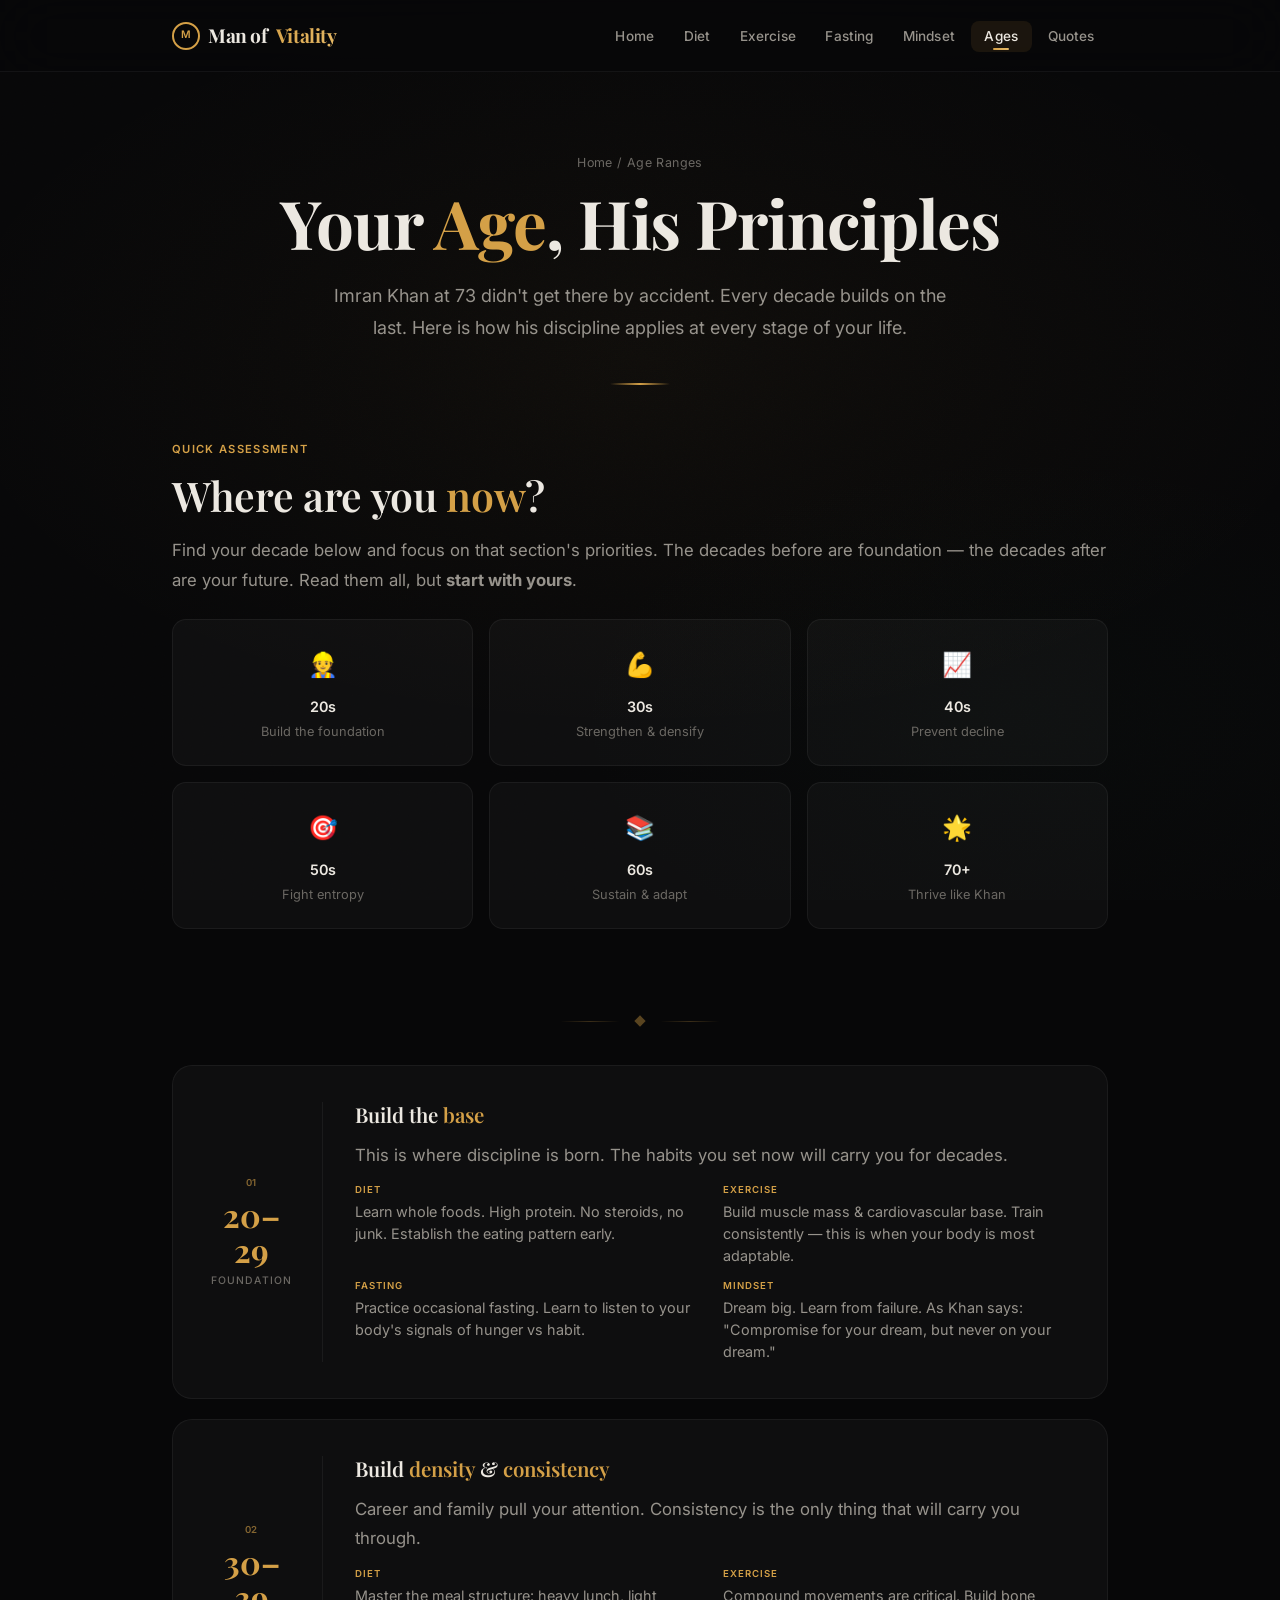
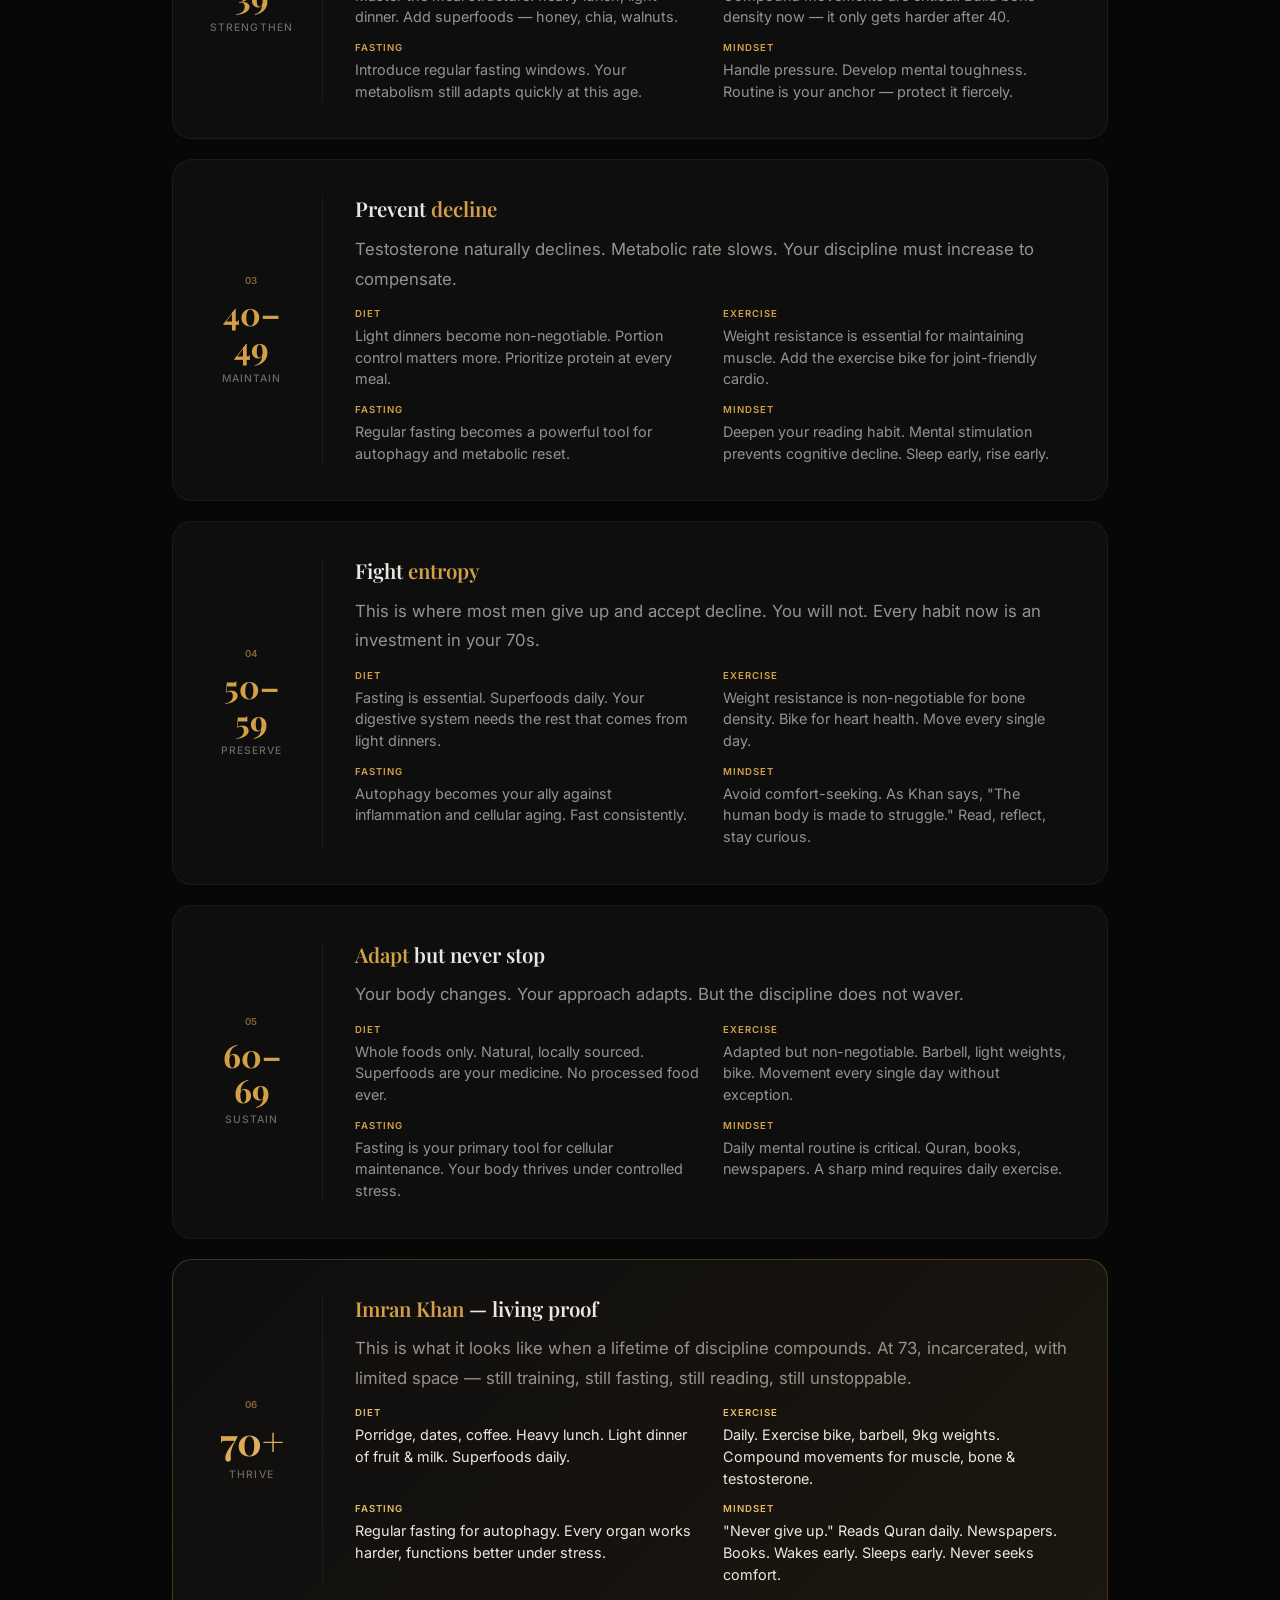
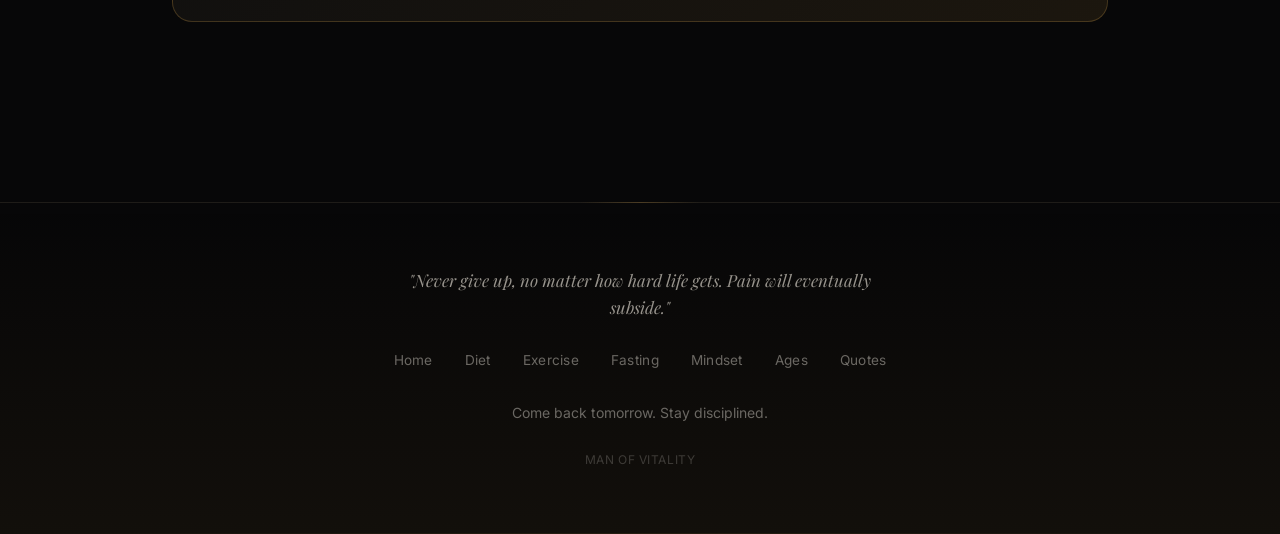
==== age-ranges.html @ 4207f49b "Add files via upload" ====
<!DOCTYPE html>
<html lang="en">
<head>
  <meta charset="UTF-8">
  <meta name="viewport" content="width=device-width, initial-scale=1.0">
  <title>Age Ranges — Man of Vitality</title>
  <meta name="description" content="How to apply Imran Khan's principles at every age — from your 20s to your 70s and beyond.">
  <link rel="preconnect" href="https://fonts.googleapis.com">
  <link rel="preconnect" href="https://fonts.gstatic.com" crossorigin>
  <link href="https://fonts.googleapis.com/css2?family=Inter:wght@400;500;600&family=Playfair+Display:ital,wght@0,600;0,700;1,600&display=swap" rel="stylesheet">
  <link rel="stylesheet" href="styles.css">
</head>
<body>

  <header class="header">
    <nav class="nav">
      <a href="index.html" class="nav-logo">
        <span class="logo-mark">M</span>
        Man of <span class="accent">Vitality</span>
      </a>
      <input type="checkbox" id="nav-toggle" class="nav-toggle">
      <label for="nav-toggle" class="nav-toggle-label" aria-label="Toggle navigation">
        <span></span>
      </label>
      <div class="nav-overlay"></div>
      <ul class="nav-links">
        <li><a href="index.html">Home</a></li>
        <li><a href="diet.html">Diet</a></li>
        <li><a href="exercise.html">Exercise</a></li>
        <li><a href="fasting.html">Fasting</a></li>
        <li><a href="mindset.html">Mindset</a></li>
        <li><a href="age-ranges.html" class="active">Ages</a></li>
        <li><a href="quotes.html">Quotes</a></li>
      </ul>
    </nav>
  </header>

  <section class="page-header">
    <div class="container">
      <p class="breadcrumb"><a href="index.html">Home</a> / Age Ranges</p>
      <h1>Your <span class="accent">Age</span>, His Principles</h1>
      <p class="lead">Imran Khan at 73 didn't get there by accident. Every decade builds on the last. Here is how his discipline applies at every stage of your life.</p>
    </div>
  </section>

  <section class="section pt-0">
    <div class="container">

      <div class="content-section reveal">
        <span class="section-label">Quick Assessment</span>
        <h2>Where are you <span class="accent">now</span>?</h2>
        <p class="mt-1">Find your decade below and focus on that section's priorities. The decades before are foundation — the decades after are your future. Read them all, but <strong>start with yours</strong>.</p>

        <div class="assessment-grid">
          <a href="#age-20s" class="assess-item" style="text-decoration:none;color:inherit;">
            <div class="assess-icon">&#128119;</div>
            <h4>20s</h4>
            <p>Build the foundation</p>
          </a>
          <a href="#age-30s" class="assess-item" style="text-decoration:none;color:inherit;">
            <div class="assess-icon">&#128170;</div>
            <h4>30s</h4>
            <p>Strengthen &amp; densify</p>
          </a>
          <a href="#age-40s" class="assess-item" style="text-decoration:none;color:inherit;">
            <div class="assess-icon">&#128200;</div>
            <h4>40s</h4>
            <p>Prevent decline</p>
          </a>
          <a href="#age-50s" class="assess-item" style="text-decoration:none;color:inherit;">
            <div class="assess-icon">&#127919;</div>
            <h4>50s</h4>
            <p>Fight entropy</p>
          </a>
          <a href="#age-60s" class="assess-item" style="text-decoration:none;color:inherit;">
            <div class="assess-icon">&#128218;</div>
            <h4>60s</h4>
            <p>Sustain &amp; adapt</p>
          </a>
          <a href="#age-70s" class="assess-item" style="text-decoration:none;color:inherit;">
            <div class="assess-icon">&#127775;</div>
            <h4>70+</h4>
            <p>Thrive like Khan</p>
          </a>
        </div>
      </div>

      <div class="ornament">
        <span class="ornament-line"></span>
        <span class="ornament-diamond"></span>
        <span class="ornament-line"></span>
      </div>

      <div class="age-card reveal" id="age-20s">
        <div class="age-range">
          <div class="age-num">01</div>
          <div class="age">20&ndash;29</div>
          <div class="age-label">Foundation</div>
        </div>
        <div class="age-content">
          <h3>Build the <span class="accent">base</span></h3>
          <p>This is where discipline is born. The habits you set now will carry you for decades.</p>
          <div class="age-details">
            <div class="detail">
              <span class="detail-label">Diet</span>
              <span class="detail-value">Learn whole foods. High protein. No steroids, no junk. Establish the eating pattern early.</span>
            </div>
            <div class="detail">
              <span class="detail-label">Exercise</span>
              <span class="detail-value">Build muscle mass &amp; cardiovascular base. Train consistently &mdash; this is when your body is most adaptable.</span>
            </div>
            <div class="detail">
              <span class="detail-label">Fasting</span>
              <span class="detail-value">Practice occasional fasting. Learn to listen to your body's signals of hunger vs habit.</span>
            </div>
            <div class="detail">
              <span class="detail-label">Mindset</span>
              <span class="detail-value">Dream big. Learn from failure. As Khan says: "Compromise for your dream, but never on your dream."</span>
            </div>
          </div>
        </div>
      </div>

      <div class="age-card reveal" id="age-30s">
        <div class="age-range">
          <div class="age-num">02</div>
          <div class="age">30&ndash;39</div>
          <div class="age-label">Strengthen</div>
        </div>
        <div class="age-content">
          <h3>Build <span class="accent">density</span> &amp; <span class="accent">consistency</span></h3>
          <p>Career and family pull your attention. Consistency is the only thing that will carry you through.</p>
          <div class="age-details">
            <div class="detail">
              <span class="detail-label">Diet</span>
              <span class="detail-value">Master the meal structure: heavy lunch, light dinner. Add superfoods &mdash; honey, chia, walnuts.</span>
            </div>
            <div class="detail">
              <span class="detail-label">Exercise</span>
              <span class="detail-value">Compound movements are critical. Build bone density now &mdash; it only gets harder after 40.</span>
            </div>
            <div class="detail">
              <span class="detail-label">Fasting</span>
              <span class="detail-value">Introduce regular fasting windows. Your metabolism still adapts quickly at this age.</span>
            </div>
            <div class="detail">
              <span class="detail-label">Mindset</span>
              <span class="detail-value">Handle pressure. Develop mental toughness. Routine is your anchor &mdash; protect it fiercely.</span>
            </div>
          </div>
        </div>
      </div>

      <div class="age-card reveal" id="age-40s">
        <div class="age-range">
          <div class="age-num">03</div>
          <div class="age">40&ndash;49</div>
          <div class="age-label">Maintain</div>
        </div>
        <div class="age-content">
          <h3>Prevent <span class="accent">decline</span></h3>
          <p>Testosterone naturally declines. Metabolic rate slows. Your discipline must increase to compensate.</p>
          <div class="age-details">
            <div class="detail">
              <span class="detail-label">Diet</span>
              <span class="detail-value">Light dinners become non-negotiable. Portion control matters more. Prioritize protein at every meal.</span>
            </div>
            <div class="detail">
              <span class="detail-label">Exercise</span>
              <span class="detail-value">Weight resistance is essential for maintaining muscle. Add the exercise bike for joint-friendly cardio.</span>
            </div>
            <div class="detail">
              <span class="detail-label">Fasting</span>
              <span class="detail-value">Regular fasting becomes a powerful tool for autophagy and metabolic reset.</span>
            </div>
            <div class="detail">
              <span class="detail-label">Mindset</span>
              <span class="detail-value">Deepen your reading habit. Mental stimulation prevents cognitive decline. Sleep early, rise early.</span>
            </div>
          </div>
        </div>
      </div>

      <div class="age-card reveal" id="age-50s">
        <div class="age-range">
          <div class="age-num">04</div>
          <div class="age">50&ndash;59</div>
          <div class="age-label">Preserve</div>
        </div>
        <div class="age-content">
          <h3>Fight <span class="accent">entropy</span></h3>
          <p>This is where most men give up and accept decline. You will not. Every habit now is an investment in your 70s.</p>
          <div class="age-details">
            <div class="detail">
              <span class="detail-label">Diet</span>
              <span class="detail-value">Fasting is essential. Superfoods daily. Your digestive system needs the rest that comes from light dinners.</span>
            </div>
            <div class="detail">
              <span class="detail-label">Exercise</span>
              <span class="detail-value">Weight resistance is non-negotiable for bone density. Bike for heart health. Move every single day.</span>
            </div>
            <div class="detail">
              <span class="detail-label">Fasting</span>
              <span class="detail-value">Autophagy becomes your ally against inflammation and cellular aging. Fast consistently.</span>
            </div>
            <div class="detail">
              <span class="detail-label">Mindset</span>
              <span class="detail-value">Avoid comfort-seeking. As Khan says, "The human body is made to struggle." Read, reflect, stay curious.</span>
            </div>
          </div>
        </div>
      </div>

      <div class="age-card reveal" id="age-60s">
        <div class="age-range">
          <div class="age-num">05</div>
          <div class="age">60&ndash;69</div>
          <div class="age-label">Sustain</div>
        </div>
        <div class="age-content">
          <h3><span class="accent">Adapt</span> but never stop</h3>
          <p>Your body changes. Your approach adapts. But the discipline does not waver.</p>
          <div class="age-details">
            <div class="detail">
              <span class="detail-label">Diet</span>
              <span class="detail-value">Whole foods only. Natural, locally sourced. Superfoods are your medicine. No processed food ever.</span>
            </div>
            <div class="detail">
              <span class="detail-label">Exercise</span>
              <span class="detail-value">Adapted but non-negotiable. Barbell, light weights, bike. Movement every single day without exception.</span>
            </div>
            <div class="detail">
              <span class="detail-label">Fasting</span>
              <span class="detail-value">Fasting is your primary tool for cellular maintenance. Your body thrives under controlled stress.</span>
            </div>
            <div class="detail">
              <span class="detail-label">Mindset</span>
              <span class="detail-value">Daily mental routine is critical. Quran, books, newspapers. A sharp mind requires daily exercise.</span>
            </div>
          </div>
        </div>
      </div>

      <div class="age-card reveal" id="age-70s">
        <div class="age-range">
          <div class="age-num">06</div>
          <div class="age">70+</div>
          <div class="age-label">Thrive</div>
        </div>
        <div class="age-content">
          <h3><span class="accent">Imran Khan</span> — living proof</h3>
          <p>This is what it looks like when a lifetime of discipline compounds. At 73, incarcerated, with limited space &mdash; still training, still fasting, still reading, still unstoppable.</p>
          <div class="age-details">
            <div class="detail">
              <span class="detail-label">Diet</span>
              <span class="detail-value">Porridge, dates, coffee. Heavy lunch. Light dinner of fruit &amp; milk. Superfoods daily.</span>
            </div>
            <div class="detail">
              <span class="detail-label">Exercise</span>
              <span class="detail-value">Daily. Exercise bike, barbell, 9kg weights. Compound movements for muscle, bone &amp; testosterone.</span>
            </div>
            <div class="detail">
              <span class="detail-label">Fasting</span>
              <span class="detail-value">Regular fasting for autophagy. Every organ works harder, functions better under stress.</span>
            </div>
            <div class="detail">
              <span class="detail-label">Mindset</span>
              <span class="detail-value">"Never give up." Reads Quran daily. Newspapers. Books. Wakes early. Sleeps early. Never seeks comfort.</span>
            </div>
          </div>
        </div>
      </div>

    </div>
  </section>

  <footer class="footer">
    <div class="container">
      <p class="footer-quote">"Never give up, no matter how hard life gets. Pain will eventually subside."</p>
      <div class="footer-nav">
        <a href="index.html">Home</a>
        <a href="diet.html">Diet</a>
        <a href="exercise.html">Exercise</a>
        <a href="fasting.html">Fasting</a>
        <a href="mindset.html">Mindset</a>
        <a href="age-ranges.html">Ages</a>
        <a href="quotes.html">Quotes</a>
      </div>
      <p>Come back tomorrow. Stay disciplined.</p>
      <p class="footer-motto">Man of Vitality</p>
    </div>
  </footer>

  <script>
    const observer = new IntersectionObserver((entries) => {
      entries.forEach(entry => {
        if (entry.isIntersecting) {
          entry.target.classList.add('visible');
        }
      });
    }, { threshold: 0.1 });

    document.querySelectorAll('.reveal, .reveal-left, .reveal-right').forEach(el => observer.observe(el));
  </script>
</body>
</html>
---- styles.css ----
*,
*::before,
*::after {
  box-sizing: border-box;
  margin: 0;
  padding: 0;
}

:root {
  --bg: #070708;
  --bg-alt: #0b0b0d;
  --bg-alt-2: #0e0e12;
  --surface: rgba(255, 255, 255, 0.03);
  --surface-hover: rgba(255, 255, 255, 0.06);
  --surface-active: rgba(255, 255, 255, 0.09);
  --text: #ece8e1;
  --text-secondary: #97938c;
  --text-muted: #6b6863;
  --accent: #d4a047;
  --accent-light: #e8bc6a;
  --accent-grad-1: #d4a047;
  --accent-grad-2: #e8bc6a;
  --accent-dim: rgba(212, 160, 71, 0.1);
  --accent-dim-2: rgba(212, 160, 71, 0.06);
  --accent-glow: rgba(212, 160, 71, 0.07);
  --accent-line: rgba(212, 160, 71, 0.25);
  --green: #2d6a4f;
  --green-dim: rgba(45, 106, 79, 0.12);
  --green-line: rgba(45, 106, 79, 0.2);
  --red: #b04242;
  --red-dim: rgba(176, 66, 66, 0.12);
  --border: rgba(255, 255, 255, 0.05);
  --border-hover: rgba(255, 255, 255, 0.09);
  --radius-sm: 8px;
  --radius: 14px;
  --radius-lg: 20px;
  --shadow-sm: 0 1px 3px rgba(0, 0, 0, 0.3);
  --shadow: 0 4px 24px rgba(0, 0, 0, 0.4);
  --shadow-lg: 0 12px 48px rgba(0, 0, 0, 0.6);
  --font-heading: 'Playfair Display', Georgia, 'Times New Roman', serif;
  --font-body: 'Inter', -apple-system, BlinkMacSystemFont, 'Segoe UI', Roboto, sans-serif;
  --max-width: 1000px;
  --nav-height: 72px;
}

html {
  scroll-behavior: smooth;
  -webkit-text-size-adjust: 100%;
}

body {
  font-family: var(--font-body);
  background: var(--bg);
  color: var(--text);
  line-height: 1.75;
  -webkit-font-smoothing: antialiased;
  -moz-osx-font-smoothing: grayscale;
  min-height: 100vh;
  position: relative;
}

body::before {
  content: '';
  position: fixed;
  inset: 0;
  z-index: -2;
  background:
    radial-gradient(ellipse 80% 60% at 50% 40%, rgba(212, 160, 71, 0.04) 0%, transparent 70%),
    radial-gradient(ellipse 60% 50% at 80% 80%, rgba(45, 106, 79, 0.03) 0%, transparent 60%),
    var(--bg);
  pointer-events: none;
}

body::after {
  content: '';
  position: fixed;
  inset: 0;
  z-index: -1;
  opacity: 0.3;
  background-image: url("data:image/svg+xml,%3Csvg viewBox='0 0 256 256' xmlns='http://www.w3.org/2000/svg'%3E%3Cfilter id='n'%3E%3CfeTurbulence type='fractalNoise' baseFrequency='0.9' numOctaves='4' stitchTiles='stitch'/%3E%3C/filter%3E%3Crect width='100%25' height='100%25' filter='url(%23n)'/%3E%3C/svg%3E");
  background-repeat: repeat;
  background-size: 256px 256px;
  pointer-events: none;
  mix-blend-mode: overlay;
}

::selection {
  background: var(--accent);
  color: #070708;
}

.container {
  max-width: var(--max-width);
  margin: 0 auto;
  padding: 0 2rem;
}

/* ============================================
   TYPOGRAPHY
   ============================================ */
h1 {
  font-family: var(--font-heading);
  font-size: clamp(2.6rem, 5.5vw, 4.2rem);
  font-weight: 700;
  line-height: 1.1;
  letter-spacing: -0.015em;
}

h1 .accent {
  color: var(--accent);
}

h2 {
  font-family: var(--font-heading);
  font-size: clamp(1.8rem, 3.2vw, 2.6rem);
  font-weight: 600;
  line-height: 1.2;
  letter-spacing: -0.008em;
}

h2 .accent {
  color: var(--accent);
}

h3 {
  font-family: var(--font-heading);
  font-size: clamp(1.15rem, 1.6vw, 1.4rem);
  font-weight: 600;
  line-height: 1.3;
}

p {
  font-size: 1.05rem;
  color: var(--text-secondary);
  line-height: 1.75;
}

.lead {
  font-size: 1.125rem;
  color: var(--text-secondary);
  max-width: 640px;
  line-height: 1.8;
}

.section-label {
  display: inline-block;
  font-family: var(--font-body);
  font-size: 0.7rem;
  font-weight: 600;
  text-transform: uppercase;
  letter-spacing: 0.12em;
  color: var(--accent);
  margin-bottom: 0.75rem;
}

.gradient-text {
  background: linear-gradient(135deg, var(--accent-grad-1), var(--accent-grad-2));
  -webkit-background-clip: text;
  -webkit-text-fill-color: transparent;
  background-clip: text;
}

/* ============================================
   HEADER / NAVIGATION
   ============================================ */
.header {
  position: fixed;
  top: 0;
  left: 0;
  right: 0;
  z-index: 100;
  background: rgba(7, 7, 8, 0.88);
  backdrop-filter: blur(32px);
  -webkit-backdrop-filter: blur(32px);
  border-bottom: 1px solid var(--border);
  height: var(--nav-height);
}

.nav {
  display: flex;
  align-items: center;
  justify-content: space-between;
  height: 100%;
  max-width: var(--max-width);
  margin: 0 auto;
  padding: 0 2rem;
}

.nav-logo {
  font-family: var(--font-heading);
  font-size: 1.2rem;
  font-weight: 700;
  color: var(--text);
  letter-spacing: -0.02em;
  text-decoration: none;
  display: flex;
  align-items: center;
  gap: 0.5rem;
}

.nav-logo .logo-mark {
  width: 28px;
  height: 28px;
  border: 2px solid var(--accent);
  border-radius: 50%;
  display: inline-flex;
  align-items: center;
  justify-content: center;
  font-size: 0.65rem;
  font-family: var(--font-body);
  color: var(--accent);
  font-weight: 600;
  letter-spacing: 0.02em;
  flex-shrink: 0;
}

.nav-logo .accent {
  background: linear-gradient(135deg, var(--accent-grad-1), var(--accent-grad-2));
  -webkit-background-clip: text;
  -webkit-text-fill-color: transparent;
  background-clip: text;
}

.nav-links {
  display: flex;
  gap: 0.15rem;
  list-style: none;
  align-items: center;
}

.nav-links a {
  font-size: 0.85rem;
  color: var(--text-secondary);
  font-weight: 500;
  text-decoration: none;
  transition: all 0.25s ease;
  padding: 0.45rem 0.85rem;
  border-radius: var(--radius-sm);
  letter-spacing: 0.01em;
  position: relative;
}

.nav-links a:hover {
  color: var(--text);
  background: var(--surface);
}

.nav-links a.active {
  color: var(--text);
  background: var(--accent-dim);
}

.nav-links a.active::after {
  content: '';
  position: absolute;
  bottom: 2px;
  left: 50%;
  transform: translateX(-50%);
  width: 16px;
  height: 2px;
  background: linear-gradient(90deg, var(--accent-grad-1), var(--accent-grad-2));
  border-radius: 2px;
}

/* Mobile nav */
.nav-toggle {
  display: none;
}

.nav-toggle-label {
  display: none;
  cursor: pointer;
  padding: 0.4rem;
  z-index: 101;
  user-select: none;
  border-radius: var(--radius-sm);
  transition: background 0.2s;
}

.nav-toggle-label:hover {
  background: var(--surface);
}

.nav-toggle-label span,
.nav-toggle-label span::before,
.nav-toggle-label span::after {
  display: block;
  width: 22px;
  height: 2px;
  background: var(--text);
  border-radius: 2px;
  transition: all 0.3s ease;
  position: relative;
}

.nav-toggle-label span::before,
.nav-toggle-label span::after {
  content: '';
  position: absolute;
  left: 0;
}

.nav-toggle-label span::before {
  top: -7px;
}

.nav-toggle-label span::after {
  top: 7px;
}

.nav-toggle:checked ~ .nav-toggle-label span {
  background: transparent;
}

.nav-toggle:checked ~ .nav-toggle-label span::before {
  top: 0;
  transform: rotate(45deg);
}

.nav-toggle:checked ~ .nav-toggle-label span::after {
  top: 0;
  transform: rotate(-45deg);
}

/* ============================================
   HERO SECTION
   ============================================ */
.hero {
  min-height: 100vh;
  display: flex;
  flex-direction: column;
  justify-content: center;
  padding: calc(var(--nav-height) + 2rem) 0 5rem;
  position: relative;
  overflow: hidden;
}

.hero > .container {
  position: relative;
  z-index: 1;
}

.hero::before {
  content: '';
  position: absolute;
  top: -20%;
  right: -15%;
  width: 55%;
  height: 70%;
  background: radial-gradient(ellipse, var(--accent-glow) 0%, transparent 60%);
  pointer-events: none;
}

.hero-glow {
  position: absolute;
  top: 40%;
  left: 50%;
  transform: translate(-50%, -50%);
  width: 80vmin;
  height: 80vmin;
  background: radial-gradient(circle, rgba(212, 160, 71, 0.06) 0%, transparent 65%);
  pointer-events: none;
  z-index: 0;
}

.hero-watermark {
  position: absolute;
  top: 50%;
  left: 50%;
  transform: translate(-50%, -50%);
  font-family: var(--font-heading);
  font-size: clamp(12rem, 30vw, 28rem);
  font-weight: 700;
  color: rgba(212, 160, 71, 0.025);
  pointer-events: none;
  z-index: 0;
  line-height: 1;
  user-select: none;
  letter-spacing: -0.04em;
}

.hero::after {
  content: '';
  position: absolute;
  bottom: 0;
  left: 0;
  right: 0;
  height: 1px;
  background: linear-gradient(90deg, transparent, var(--accent-line), transparent);
  pointer-events: none;
}

.hero-subtitle {
  font-family: var(--font-body);
  font-size: 0.9rem;
  color: var(--accent);
  font-weight: 500;
  letter-spacing: 0.06em;
  text-transform: uppercase;
  margin-bottom: 1.5rem;
}

.hero-title {
  margin-bottom: 2rem;
}

.hero-quote {
  font-family: var(--font-heading);
  font-size: clamp(1.1rem, 2vw, 1.4rem);
  color: var(--text-secondary);
  line-height: 1.7;
  max-width: 620px;
  margin-bottom: 2.5rem;
  padding-left: 1.5rem;
  border-left: 3px solid var(--accent);
  font-style: italic;
}

.hero-quote cite {
  display: block;
  margin-top: 0.6rem;
  font-family: var(--font-body);
  font-size: 0.85rem;
  color: var(--text-muted);
  font-style: normal;
  font-weight: 400;
  letter-spacing: 0.02em;
}

/* ============================================
   SECTION LAYOUT
   ============================================ */
.section {
  padding: 6rem 0;
  position: relative;
}

.section-alt {
  background: var(--bg-alt);
  border-top: 1px solid var(--border);
  border-bottom: 1px solid var(--border);
}

.section-header {
  text-align: center;
  margin-bottom: 4rem;
}

.section-header h2 {
  margin-bottom: 1rem;
}

.section-header p {
  max-width: 560px;
  margin: 0 auto;
  font-size: 1rem;
}

/* Ornamental divider */
.ornament {
  display: flex;
  align-items: center;
  justify-content: center;
  gap: 1rem;
  margin: 2.5rem 0;
  user-select: none;
}

.ornament-line {
  width: 60px;
  height: 1px;
  background: linear-gradient(90deg, transparent, var(--accent-line), transparent);
}

.ornament-diamond {
  width: 8px;
  height: 8px;
  background: var(--accent);
  transform: rotate(45deg);
  opacity: 0.4;
}

/* ============================================
   CARDS
   ============================================ */
.card {
  background: var(--surface);
  border: 1px solid var(--border);
  border-radius: var(--radius);
  padding: 2.25rem;
  transition: all 0.4s cubic-bezier(0.25, 0.46, 0.45, 0.94);
  position: relative;
}

.card::after {
  content: '';
  position: absolute;
  inset: -1px;
  border-radius: var(--radius);
  background: linear-gradient(135deg, var(--accent-dim-2), transparent, var(--border-hover));
  opacity: 0;
  transition: opacity 0.4s ease;
  pointer-events: none;
  z-index: -1;
}

.card:hover {
  background: var(--surface-hover);
  border-color: var(--border-hover);
  transform: translateY(-4px) perspective(800px) rotateX(1deg);
  box-shadow: var(--shadow-lg);
}

.card:hover::after {
  opacity: 1;
}

.card-icon {
  font-size: 2.25rem;
  margin-bottom: 1.25rem;
  line-height: 1;
}

.card h3 {
  margin-bottom: 0.6rem;
}

.card p {
  font-size: 0.925rem;
  color: var(--text-secondary);
  margin-bottom: 0;
  line-height: 1.65;
}

.card-grid {
  display: grid;
  grid-template-columns: repeat(auto-fit, minmax(280px, 1fr));
  gap: 1.25rem;
}

/* ============================================
   NAVIGATION CARDS (Home)
   ============================================ */
.nav-card {
  background: var(--surface);
  border: 1px solid var(--border);
  border-radius: var(--radius);
  padding: 2.25rem;
  text-decoration: none;
  color: var(--text);
  transition: all 0.45s cubic-bezier(0.25, 0.46, 0.45, 0.94);
  display: flex;
  flex-direction: column;
  position: relative;
  overflow: hidden;
}

.nav-card::before {
  content: '';
  position: absolute;
  inset: 0;
  background: linear-gradient(135deg, var(--accent-dim) 0%, transparent 50%);
  opacity: 0;
  transition: opacity 0.4s ease;
}

.nav-card::after {
  content: '';
  position: absolute;
  top: 0;
  left: 0;
  right: 0;
  height: 3px;
  background: linear-gradient(90deg, var(--accent-grad-1), var(--accent-grad-2));
  transform: scaleX(0);
  transform-origin: left;
  transition: transform 0.5s cubic-bezier(0.25, 0.46, 0.45, 0.94);
}

.nav-card:hover::before {
  opacity: 1;
}

.nav-card:hover::after {
  transform: scaleX(1);
}

.nav-card:hover {
  border-color: var(--accent-line);
  transform: translateY(-5px) perspective(800px) rotateX(2deg);
  box-shadow: var(--shadow-lg);
}

.nav-card .card-icon,
.nav-card h3,
.nav-card p,
.nav-card .arrow {
  position: relative;
  z-index: 1;
}

.nav-card .card-icon {
  font-size: 1.85rem;
  margin-bottom: 0.85rem;
}

.nav-card h3 {
  font-size: 1.15rem;
  margin-bottom: 0.4rem;
}

.nav-card p {
  font-size: 0.875rem;
  color: var(--text-muted);
  margin-bottom: 0;
}

.nav-card .arrow {
  margin-top: 1.25rem;
  color: var(--accent);
  font-size: 1.3rem;
  transition: transform 0.35s ease;
}

.nav-card:hover .arrow {
  transform: translateX(8px);
}

/* ============================================
   DO'S & DON'TS
   ============================================ */
.dos-donts {
  display: grid;
  grid-template-columns: 1fr 1fr;
  gap: 1.5rem;
  margin-top: 2.5rem;
}

.dos-donts-column {
  background: var(--surface);
  border: 1px solid var(--border);
  border-radius: var(--radius);
  padding: 2rem 2.25rem;
  transition: all 0.3s ease;
}

.dos-donts-column:hover {
  background: var(--surface-hover);
  transform: translateY(-2px);
  box-shadow: var(--shadow);
}

.dos-donts-column.dos {
  border-color: var(--green-line);
}

.dos-donts-column.dos:hover {
  border-color: var(--green);
}

.dos-donts-column.donts {
  border-color: var(--red-dim);
}

.dos-donts-column.donts:hover {
  border-color: var(--red);
}

.dos-donts-header {
  display: flex;
  align-items: center;
  gap: 0.6rem;
  font-family: var(--font-heading);
  font-size: 1.1rem;
  font-weight: 600;
  margin-bottom: 1.25rem;
  padding-bottom: 0.85rem;
  border-bottom: 1px solid var(--border);
}

.dos-donts-header .icon {
  font-size: 1.2rem;
  width: 28px;
  height: 28px;
  border-radius: 50%;
  display: inline-flex;
  align-items: center;
  justify-content: center;
  flex-shrink: 0;
}

.dos-donts-column.dos .dos-donts-header .icon {
  background: var(--green-dim);
  color: #4ade80;
}

.dos-donts-column.donts .dos-donts-header .icon {
  background: var(--red-dim);
  color: #f87171;
}

.dos-donts-list {
  list-style: none;
}

.dos-donts-list li {
  display: flex;
  align-items: flex-start;
  gap: 0.75rem;
  padding: 0.6rem 0;
  font-size: 0.925rem;
  color: var(--text-secondary);
  line-height: 1.5;
  border-bottom: 1px solid rgba(255, 255, 255, 0.025);
}

.dos-donts-list li:last-child {
  border-bottom: none;
}

.dos-donts-list .mark {
  flex-shrink: 0;
  width: 22px;
  height: 22px;
  border-radius: 50%;
  display: inline-flex;
  align-items: center;
  justify-content: center;
  font-size: 0.7rem;
  margin-top: 0.1rem;
}

.dos-donts-list .mark.check {
  background: var(--green-dim);
  color: #4ade80;
}

.dos-donts-list .mark.cross {
  background: var(--red-dim);
  color: #f87171;
}

/* ============================================
   TIMELINE
   ============================================ */
.timeline {
  position: relative;
  padding-left: 2.25rem;
  margin-top: 2rem;
}

.timeline::before {
  content: '';
  position: absolute;
  left: 7px;
  top: 0.25rem;
  bottom: 0;
  width: 1.5px;
  background: linear-gradient(to bottom, var(--accent-line), var(--accent-dim), transparent);
}

.timeline-item {
  position: relative;
  padding-bottom: 2.5rem;
}

.timeline-item:last-child {
  padding-bottom: 0;
}

.timeline-item::before {
  content: '';
  position: absolute;
  left: -2.25rem;
  top: 0.4rem;
  width: 14px;
  height: 14px;
  border-radius: 50%;
  background: linear-gradient(135deg, var(--accent-grad-1), var(--accent-grad-2));
  border: 3px solid var(--bg);
  box-shadow: 0 0 0 3px var(--accent-dim);
}

.timeline-item h3 {
  margin-bottom: 0.3rem;
}

.timeline-item p {
  font-size: 0.95rem;
}

/* ============================================
   QUOTE CARDS
   ============================================ */
.quote-card {
  background: var(--surface);
  border: 1px solid var(--border);
  border-radius: var(--radius);
  padding: 2.25rem 2.75rem;
  position: relative;
  transition: all 0.35s ease;
  margin-bottom: 1.25rem;
  overflow: hidden;
}

.quote-card::before {
  content: '\201C';
  position: absolute;
  top: 0.75rem;
  left: 1.1rem;
  font-size: 5rem;
  line-height: 1;
  color: var(--accent);
  opacity: 0.08;
  font-family: Georgia, serif;
  pointer-events: none;
  transition: opacity 0.3s;
}

.quote-card:hover {
  background: var(--surface-hover);
  border-color: var(--border-hover);
  transform: translateX(5px);
}

.quote-card:hover::before {
  opacity: 0.15;
}

.quote-card blockquote {
  font-family: var(--font-heading);
  font-size: 1.075rem;
  color: var(--text);
  line-height: 1.7;
  font-style: italic;
}

.quote-card cite {
  display: block;
  margin-top: 0.85rem;
  font-family: var(--font-body);
  font-size: 0.85rem;
  color: var(--accent);
  font-style: normal;
  font-weight: 500;
  letter-spacing: 0.02em;
}

/* Alternating quote card */
.quote-card-alt {
  text-align: right;
  padding: 2.25rem 3rem 2.25rem 2.25rem;
}

.quote-card-alt::before {
  left: auto;
  right: 1.1rem;
}

.quote-card-alt:hover {
  transform: translateX(-5px);
}

/* Quote category badge */
.quote-badge {
  display: inline-block;
  font-size: 0.6rem;
  font-weight: 600;
  text-transform: uppercase;
  letter-spacing: 0.1em;
  padding: 0.2rem 0.7rem;
  border-radius: 100px;
  margin-bottom: 0.75rem;
  color: var(--accent);
  background: var(--accent-dim);
}

.quote-badge.discipline {
  background: var(--accent-dim);
  color: var(--accent);
}

.quote-badge.struggle {
  background: var(--green-dim);
  color: #4ade80;
}

.quote-badge.dreams {
  background: rgba(147, 51, 234, 0.12);
  color: #a78bfa;
}

.quote-badge.success {
  background: rgba(59, 130, 246, 0.12);
  color: #93c5fd;
}

/* ============================================
   FEATURED QUOTE
   ============================================ */
.featured-quote {
  background: linear-gradient(135deg, var(--surface) 0%, var(--accent-dim) 100%);
  border: 1px solid var(--accent-line);
  border-radius: var(--radius-lg);
  padding: 3rem 3.5rem;
  text-align: center;
  position: relative;
  overflow: hidden;
}

.featured-quote::before {
  content: '\201C';
  font-size: 8rem;
  color: var(--accent);
  opacity: 0.06;
  position: absolute;
  top: -0.5rem;
  left: 1rem;
  font-family: Georgia, serif;
  line-height: 1;
  pointer-events: none;
}

.featured-quote blockquote {
  font-family: var(--font-heading);
  font-size: 1.35rem;
  color: var(--text);
  line-height: 1.7;
  font-style: italic;
  max-width: 640px;
  margin: 0 auto;
}

.featured-quote cite {
  display: block;
  margin-top: 1.25rem;
  font-family: var(--font-body);
  font-size: 0.9rem;
  color: var(--accent-light);
  font-style: normal;
  font-weight: 500;
  letter-spacing: 0.03em;
}

/* ============================================
   AGE CARDS
   ============================================ */
.age-card {
  display: grid;
  grid-template-columns: 110px 1fr;
  gap: 2rem;
  background: var(--surface);
  border: 1px solid var(--border);
  border-radius: var(--radius-lg);
  padding: 2.25rem 2.5rem;
  margin-bottom: 1.25rem;
  transition: all 0.35s ease;
  position: relative;
  overflow: hidden;
}

.age-card:hover {
  background: var(--surface-hover);
  border-color: var(--border-hover);
  transform: translateX(5px);
  box-shadow: var(--shadow);
}

.age-card:last-child {
  border-color: var(--accent-line);
  background: linear-gradient(135deg, var(--surface) 0%, var(--accent-dim) 100%);
}

.age-card:last-child:hover {
  border-color: var(--accent);
}

.age-range {
  text-align: center;
  padding-right: 2rem;
  border-right: 1px solid var(--border);
  display: flex;
  flex-direction: column;
  align-items: center;
  justify-content: center;
}

.age-range .age-num {
  font-size: 0.6rem;
  font-weight: 600;
  text-transform: uppercase;
  letter-spacing: 0.1em;
  color: var(--accent);
  margin-bottom: 0.35rem;
  opacity: 0.6;
}

.age-range .age {
  font-family: var(--font-heading);
  font-size: 2rem;
  font-weight: 700;
  color: var(--accent);
  line-height: 1.1;
}

.age-range .age-label {
  font-size: 0.65rem;
  text-transform: uppercase;
  letter-spacing: 0.1em;
  color: var(--text-muted);
  margin-top: 0.25rem;
  font-weight: 500;
}

.age-card:last-child .age-range .age {
  font-size: 2.4rem;
  background: linear-gradient(135deg, var(--accent-grad-1), var(--accent-grad-2));
  -webkit-background-clip: text;
  -webkit-text-fill-color: transparent;
  background-clip: text;
}

.age-content h3 {
  margin-bottom: 0.75rem;
}

.age-content h3 .accent {
  color: var(--accent);
}

.age-details {
  display: grid;
  grid-template-columns: 1fr 1fr;
  gap: 0.75rem 1.5rem;
  margin-top: 0.75rem;
}

.age-details .detail {
  display: flex;
  flex-direction: column;
}

.age-details .detail-label {
  font-size: 0.6rem;
  text-transform: uppercase;
  letter-spacing: 0.1em;
  color: var(--accent);
  font-weight: 600;
  margin-bottom: 0.15rem;
}

.age-details .detail-value {
  font-size: 0.9rem;
  color: var(--text-secondary);
  line-height: 1.5;
}

.age-card:last-child .detail-value {
  color: var(--text);
}

.age-card:last-child .detail-label {
  color: var(--accent-light);
}

/* ============================================
   PAGE HEADER (Subpages)
   ============================================ */
.page-header {
  padding: calc(var(--nav-height) + 5rem) 0 2.5rem;
  text-align: center;
  position: relative;
}

.page-header::after {
  content: '';
  position: absolute;
  bottom: 0;
  left: 50%;
  transform: translateX(-50%);
  width: 60px;
  height: 2px;
  background: linear-gradient(90deg, transparent, var(--accent), transparent);
}

.page-header h1 {
  margin-bottom: 1.25rem;
}

.page-header .breadcrumb {
  font-size: 0.78rem;
  color: var(--text-muted);
  margin-bottom: 0.75rem;
  letter-spacing: 0.03em;
}

.page-header .breadcrumb a {
  color: var(--text-muted);
  text-decoration: none;
  transition: color 0.25s;
}

.page-header .breadcrumb a:hover {
  color: var(--accent);
}

.page-header .lead {
  margin: 0 auto;
}

/* ============================================
   CONTENT SECTIONS
   ============================================ */
.content-section {
  padding: 3rem 0;
}

.content-section + .content-section {
  border-top: 1px solid var(--border);
}

.content-section h2 {
  margin-bottom: 1rem;
}

/* ============================================
   MEAL PLAN
   ============================================ */
.meal-plan {
  display: grid;
  gap: 0.75rem;
  margin-top: 1.5rem;
}

.meal-item {
  display: grid;
  grid-template-columns: 90px 1fr;
  gap: 1.25rem;
  background: var(--surface);
  border: 1px solid var(--border);
  border-radius: var(--radius);
  padding: 1.25rem 1.5rem;
  transition: all 0.3s ease;
  align-items: center;
}

.meal-item:hover {
  background: var(--surface-hover);
  border-color: var(--border-hover);
}

.meal-time {
  font-size: 0.85rem;
  font-weight: 600;
  color: var(--accent);
  letter-spacing: 0.02em;
  font-family: var(--font-heading);
}

.meal-detail h4 {
  font-size: 0.95rem;
  font-weight: 600;
  color: var(--text);
  margin-bottom: 0.15rem;
}

.meal-detail p {
  font-size: 0.85rem;
  color: var(--text-muted);
  margin-bottom: 0;
}

/* ============================================
   WEEKLY SCHEDULE
   ============================================ */
.schedule-grid {
  display: grid;
  grid-template-columns: 1fr 1fr;
  gap: 0.75rem;
  margin-top: 1.5rem;
}

.schedule-day {
  background: var(--surface);
  border: 1px solid var(--border);
  border-radius: var(--radius);
  padding: 1.25rem 1.5rem;
  transition: all 0.3s ease;
}

.schedule-day:hover {
  background: var(--surface-hover);
  border-color: var(--border-hover);
}

.schedule-day .day {
  font-size: 0.7rem;
  font-weight: 600;
  text-transform: uppercase;
  letter-spacing: 0.08em;
  color: var(--accent);
  margin-bottom: 0.3rem;
}

.schedule-day .activity {
  font-size: 0.9rem;
  color: var(--text);
  line-height: 1.4;
}

.schedule-day .activity .light {
  color: var(--text-muted);
  font-size: 0.85rem;
}

/* ============================================
   BENEFITS GRID (Exercise)
   ============================================ */
.benefits-grid {
  display: grid;
  grid-template-columns: 1fr 1fr;
  gap: 1rem;
  margin-top: 1.5rem;
}

.benefit-card {
  background: var(--surface);
  border: 1px solid var(--border);
  border-radius: var(--radius);
  padding: 1.5rem;
  transition: all 0.3s ease;
  text-align: center;
}

.benefit-card:hover {
  background: var(--surface-hover);
  border-color: var(--border-hover);
  transform: translateY(-2px);
  box-shadow: var(--shadow);
}

.benefit-card .benefit-icon {
  font-size: 1.75rem;
  margin-bottom: 0.6rem;
}

.benefit-card h4 {
  font-size: 0.95rem;
  font-weight: 600;
  color: var(--text);
  margin-bottom: 0.3rem;
}

.benefit-card p {
  font-size: 0.85rem;
  color: var(--text-muted);
  margin-bottom: 0;
  line-height: 1.5;
}

/* ============================================
   AUTOPHAGY TIMELINE (Fasting)
   ============================================ */
.autophagy-timeline {
  display: grid;
  grid-template-columns: 1fr 1fr;
  gap: 1rem;
  margin-top: 1.5rem;
}

.fasting-stage {
  background: var(--surface);
  border: 1px solid var(--border);
  border-radius: var(--radius);
  padding: 1.5rem;
  text-align: center;
  transition: all 0.3s ease;
}

.fasting-stage:hover {
  background: var(--surface-hover);
  border-color: var(--border-hover);
  transform: translateY(-2px);
}

.fasting-stage .stage-hours {
  font-family: var(--font-heading);
  font-size: 1.5rem;
  font-weight: 700;
  color: var(--accent);
  line-height: 1.2;
}

.fasting-stage .stage-label {
  font-size: 0.65rem;
  text-transform: uppercase;
  letter-spacing: 0.08em;
  color: var(--text-muted);
  margin-bottom: 0.5rem;
}

.fasting-stage .stage-desc {
  font-size: 0.85rem;
  color: var(--text-secondary);
  line-height: 1.5;
  margin-bottom: 0;
}

/* ============================================
   DAILY ROUTINE TABLE (Mindset)
   ============================================ */
.routine-grid {
  display: grid;
  gap: 0.6rem;
  margin-top: 1.5rem;
}

.routine-item {
  display: grid;
  grid-template-columns: 80px 1fr;
  gap: 1rem;
  background: var(--surface);
  border: 1px solid var(--border);
  border-radius: var(--radius-sm);
  padding: 0.9rem 1.25rem;
  align-items: center;
  transition: all 0.3s ease;
}

.routine-item:hover {
  background: var(--surface-hover);
  border-color: var(--border-hover);
}

.routine-item .routine-time {
  font-size: 0.8rem;
  font-weight: 600;
  color: var(--accent);
  font-family: var(--font-heading);
}

.routine-item .routine-activity {
  font-size: 0.9rem;
  color: var(--text);
}

.routine-item .routine-activity .light {
  color: var(--text-muted);
  font-size: 0.85rem;
}

/* ============================================
   MENTAL EXERCISES
   ============================================ */
.exercise-grid {
  display: grid;
  grid-template-columns: 1fr 1fr;
  gap: 1rem;
  margin-top: 1.5rem;
}

.exercise-card {
  background: var(--surface);
  border: 1px solid var(--border);
  border-radius: var(--radius);
  padding: 1.5rem;
  transition: all 0.3s ease;
  display: flex;
  flex-direction: column;
}

.exercise-card:hover {
  background: var(--surface-hover);
  border-color: var(--border-hover);
  transform: translateY(-2px);
}

.exercise-card .ex-num {
  font-family: var(--font-heading);
  font-size: 0.8rem;
  font-weight: 700;
  color: var(--accent);
  margin-bottom: 0.4rem;
  opacity: 0.6;
}

.exercise-card h4 {
  font-size: 0.95rem;
  font-weight: 600;
  color: var(--text);
  margin-bottom: 0.3rem;
}

.exercise-card p {
  font-size: 0.85rem;
  color: var(--text-muted);
  margin-bottom: 0;
  line-height: 1.5;
}

/* ============================================
   SELF ASSESSMENT (Age Ranges)
   ============================================ */
.assessment-grid {
  display: grid;
  grid-template-columns: 1fr 1fr 1fr;
  gap: 1rem;
  margin-top: 1.5rem;
}

.assess-item {
  background: var(--surface);
  border: 1px solid var(--border);
  border-radius: var(--radius);
  padding: 1.5rem;
  text-align: center;
  transition: all 0.3s ease;
}

.assess-item:hover {
  background: var(--surface-hover);
  border-color: var(--border-hover);
}

.assess-item .assess-icon {
  font-size: 1.5rem;
  margin-bottom: 0.5rem;
}

.assess-item h4 {
  font-size: 0.9rem;
  font-weight: 600;
  color: var(--text);
  margin-bottom: 0.25rem;
}

.assess-item p {
  font-size: 0.8rem;
  color: var(--text-muted);
  margin-bottom: 0;
  line-height: 1.4;
}

/* ============================================
   START HERE (Home)
   ============================================ */
.start-here {
  background: linear-gradient(135deg, var(--surface) 0%, var(--accent-dim) 100%);
  border: 1px solid var(--accent-line);
  border-radius: var(--radius-lg);
  padding: 2.5rem 3rem;
  margin-bottom: 3rem;
  position: relative;
  overflow: hidden;
}

.start-here::before {
  content: '';
  position: absolute;
  top: -50%;
  right: -20%;
  width: 40%;
  height: 200%;
  background: radial-gradient(ellipse, var(--accent-glow) 0%, transparent 70%);
  pointer-events: none;
}

.start-here h3 {
  margin-bottom: 0.75rem;
  position: relative;
}

.start-here p {
  font-size: 0.925rem;
  color: var(--text-secondary);
  max-width: 640px;
  margin-bottom: 0.5rem;
  position: relative;
  line-height: 1.6;
}

.start-here p:last-child {
  margin-bottom: 0;
}

.start-here .start-list {
  list-style: none;
  display: flex;
  flex-wrap: wrap;
  gap: 0.5rem;
  margin-top: 1rem;
  position: relative;
}

.start-here .start-list li {
  font-size: 0.85rem;
  color: var(--text-secondary);
  background: var(--surface);
  border: 1px solid var(--border);
  border-radius: 100px;
  padding: 0.35rem 1rem;
  transition: all 0.25s;
}

.start-here .start-list li:hover {
  background: var(--surface-hover);
  color: var(--text);
  border-color: var(--accent-line);
}

/* ============================================
   COMMON MISTAKES LIST
   ============================================ */
.mistakes-grid {
  display: grid;
  gap: 0.6rem;
  margin-top: 1.5rem;
}

.mistake-item {
  display: grid;
  grid-template-columns: 24px 1fr;
  gap: 0.75rem;
  background: var(--surface);
  border: 1px solid var(--border);
  border-radius: var(--radius-sm);
  padding: 1rem 1.25rem;
  align-items: flex-start;
  transition: all 0.3s ease;
}

.mistake-item:hover {
  background: var(--surface-hover);
  border-color: var(--border-hover);
}

.mistake-item .mistake-icon {
  color: #f87171;
  font-size: 0.9rem;
  margin-top: 0.1rem;
  text-align: center;
}

.mistake-item .mistake-text {
  font-size: 0.9rem;
  color: var(--text-secondary);
  line-height: 1.5;
}

/* ============================================
   PROTOCOL CARD
   ============================================ */
.protocol-card {
  background: var(--surface);
  border: 1px solid var(--border);
  border-radius: var(--radius);
  padding: 2rem 2.25rem;
  margin-top: 1.5rem;
}

.protocol-card h4 {
  font-size: 1rem;
  font-weight: 600;
  color: var(--text);
  margin-bottom: 0.75rem;
}

.protocol-card p {
  font-size: 0.925rem;
  color: var(--text-secondary);
  line-height: 1.6;
  margin-bottom: 0;
}

.protocol-card ul {
  list-style: none;
  margin-top: 0.75rem;
}

.protocol-card ul li {
  font-size: 0.9rem;
  color: var(--text-secondary);
  padding: 0.35rem 0;
  padding-left: 1.25rem;
  position: relative;
  line-height: 1.5;
}

.protocol-card ul li::before {
  content: '';
  position: absolute;
  left: 0;
  top: 0.75rem;
  width: 5px;
  height: 5px;
  border-radius: 50%;
  background: var(--accent);
  opacity: 0.5;
}

/* ============================================
   FOOTER
   ============================================ */
.footer {
  padding: 4rem 0;
  margin-top: 4rem;
  text-align: center;
  position: relative;
  background: linear-gradient(180deg, transparent 0%, var(--accent-dim-2) 100%);
  border-top: 1px solid var(--border);
}

.footer::before {
  content: '';
  position: absolute;
  top: -1px;
  left: 50%;
  transform: translateX(-50%);
  width: 120px;
  height: 1px;
  background: linear-gradient(90deg, transparent, var(--accent-line), transparent);
}

.footer::after {
  content: '';
  position: absolute;
  bottom: 0;
  left: 0;
  right: 0;
  height: 1px;
  background: linear-gradient(90deg, transparent, var(--accent-dim), transparent);
}

.footer p {
  font-size: 0.875rem;
  color: var(--text-muted);
}

.footer .footer-quote {
  font-family: var(--font-heading);
  font-size: 1.05rem;
  color: var(--text-secondary);
  font-style: italic;
  margin-bottom: 1.25rem;
  max-width: 520px;
  margin-left: auto;
  margin-right: auto;
  line-height: 1.6;
}

.footer-nav {
  display: flex;
  justify-content: center;
  gap: 2rem;
  flex-wrap: wrap;
  margin: 1.75rem 0;
}

.footer-nav a {
  font-size: 0.85rem;
  color: var(--text-muted);
  text-decoration: none;
  transition: color 0.3s;
  letter-spacing: 0.02em;
}

.footer-nav a:hover {
  color: var(--accent);
}

.footer .footer-motto {
  font-size: 0.75rem;
  color: var(--text-muted);
  letter-spacing: 0.05em;
  text-transform: uppercase;
  margin-top: 1.5rem;
  opacity: 0.5;
}

/* ============================================
   ANIMATIONS
   ============================================ */
.fade-in {
  opacity: 0;
  transform: translateY(24px);
  animation: fadeInUp 0.7s ease forwards;
}

.fade-in-delay-1 { animation-delay: 0.12s; }
.fade-in-delay-2 { animation-delay: 0.24s; }
.fade-in-delay-3 { animation-delay: 0.36s; }
.fade-in-delay-4 { animation-delay: 0.48s; }

@keyframes fadeInUp {
  to {
    opacity: 1;
    transform: translateY(0);
  }
}

.reveal {
  opacity: 0;
  transform: translateY(28px);
  transition: all 0.65s cubic-bezier(0.25, 0.46, 0.45, 0.94);
}

.reveal.visible {
  opacity: 1;
  transform: translateY(0);
}

.reveal-left {
  opacity: 0;
  transform: translateX(-30px);
  transition: all 0.65s cubic-bezier(0.25, 0.46, 0.45, 0.94);
}

.reveal-left.visible {
  opacity: 1;
  transform: translateX(0);
}

.reveal-right {
  opacity: 0;
  transform: translateX(30px);
  transition: all 0.65s cubic-bezier(0.25, 0.46, 0.45, 0.94);
}

.reveal-right.visible {
  opacity: 1;
  transform: translateX(0);
}

.reveal-stagger-1 { transition-delay: 0.05s; }
.reveal-stagger-2 { transition-delay: 0.1s; }
.reveal-stagger-3 { transition-delay: 0.15s; }
.reveal-stagger-4 { transition-delay: 0.2s; }

/* ============================================
   UTILITIES
   ============================================ */
.mt-1 { margin-top: 1rem; }
.mt-2 { margin-top: 2rem; }
.mt-3 { margin-top: 3rem; }
.mb-1 { margin-bottom: 1rem; }
.mb-2 { margin-bottom: 2rem; }
.mb-3 { margin-bottom: 3rem; }
.pt-0 { padding-top: 0; }

.divider {
  width: 50px;
  height: 2px;
  background: linear-gradient(90deg, var(--accent-grad-1), var(--accent-grad-2));
  border-radius: 2px;
  margin: 1.75rem 0;
}

.text-center { text-align: center; }
.mx-auto { margin-left: auto; margin-right: auto; }

/* ============================================
   RESPONSIVE - Compact Tablet Nav
   ============================================ */
@media (min-width: 821px) and (max-width: 1024px) {
  .nav-links a {
    padding: 0.4rem 0.55rem;
    font-size: 0.8rem;
  }

  .nav-links {
    gap: 0.1rem;
  }

  .nav-logo {
    font-size: 1.05rem;
  }

  .nav-logo .logo-mark {
    width: 24px;
    height: 24px;
    font-size: 0.55rem;
  }
}

/* ============================================
   RESPONSIVE - Mobile & Tablet
   ============================================ */
@media (max-width: 820px) {
  .nav-links {
    position: fixed;
    top: 0;
    right: -100%;
    width: 75%;
    max-width: 300px;
    height: 100vh;
    background: rgba(7, 7, 8, 0.98);
    backdrop-filter: blur(28px);
    flex-direction: column;
    padding: 5.5rem 2rem 2rem;
    gap: 0.25rem;
    transition: right 0.35s cubic-bezier(0.25, 0.46, 0.45, 0.94);
    border-left: 1px solid var(--border);
    align-items: stretch;
  }

  .nav-links a {
    font-size: 1.05rem;
    padding: 0.8rem 1rem;
    display: block;
  }

  .nav-links a.active::after {
    display: none;
  }

  .nav-toggle-label {
    display: block;
  }

  .nav-toggle:checked ~ .nav-links {
    right: 0;
  }

  .nav-toggle:checked ~ .nav-overlay {
    display: block;
  }

  .nav-overlay {
    display: none;
    position: fixed;
    inset: 0;
    background: rgba(0, 0, 0, 0.6);
    z-index: 99;
  }

  .container {
    padding: 0 1.5rem;
  }

  .hero {
    padding: calc(var(--nav-height) + 1.5rem) 0 3rem;
  }

  .hero-quote {
    padding-left: 1.25rem;
    margin-bottom: 2rem;
  }

  .dos-donts {
    grid-template-columns: 1fr;
    gap: 1rem;
  }

  .section {
    padding: 4rem 0;
  }

  .section-header {
    margin-bottom: 2.5rem;
  }

  .page-header {
    padding: calc(var(--nav-height) + 3.5rem) 0 2rem;
  }

  .card {
    padding: 1.75rem;
  }

  .nav-card {
    padding: 1.75rem;
  }

  .dos-donts-column {
    padding: 1.5rem 1.75rem;
  }

  .featured-quote {
    padding: 2.25rem 1.75rem;
  }

  .quote-card {
    padding: 1.75rem;
  }

  .card-grid {
    gap: 1rem;
  }

  .footer {
    padding: 3rem 0;
  }

  .footer-nav {
    gap: 1.25rem;
  }

  .schedule-grid,
  .benefits-grid,
  .exercise-grid,
  .autophagy-timeline,
  .assessment-grid,
  .age-details {
    grid-template-columns: 1fr;
  }

  .age-card {
    grid-template-columns: 1fr;
    gap: 1rem;
    padding: 1.75rem;
  }

  .age-range {
    padding-right: 0;
    padding-bottom: 1rem;
    border-right: none;
    border-bottom: 1px solid var(--border);
    flex-direction: row;
    gap: 0.75rem;
    justify-content: flex-start;
  }

  .age-range .age {
    font-size: 1.5rem;
  }

  .age-card:last-child .age-range .age {
    font-size: 1.8rem;
  }

  .meal-item {
    grid-template-columns: 70px 1fr;
  }

  .routine-item {
    grid-template-columns: 65px 1fr;
  }

  .start-here {
    padding: 1.75rem;
  }

  .start-here .start-list li {
    font-size: 0.8rem;
    padding: 0.3rem 0.85rem;
  }
}

/* ============================================
   RESPONSIVE - Small Phones
   ============================================ */
@media (max-width: 480px) {
  :root {
    --nav-height: 64px;
  }

  .container {
    padding: 0 1.25rem;
  }

  h1 {
    font-size: clamp(1.8rem, 8vw, 2.3rem);
  }

  h2 {
    font-size: clamp(1.3rem, 5.5vw, 1.6rem);
  }

  p {
    font-size: 0.95rem;
  }

  .lead {
    font-size: 0.975rem;
  }

  .hero-subtitle {
    font-size: 0.75rem;
    margin-bottom: 1rem;
  }

  .hero-title {
    margin-bottom: 1.25rem;
  }

  .hero-quote {
    font-size: 1rem;
    padding-left: 1rem;
    margin-bottom: 1.5rem;
  }

  .card {
    padding: 1.5rem;
  }

  .nav-card {
    padding: 1.5rem;
  }

  .dos-donts-column {
    padding: 1.25rem;
  }

  .quote-card {
    padding: 1.5rem;
  }

  .quote-card blockquote {
    font-size: 0.95rem;
  }

  .featured-quote {
    padding: 1.75rem 1.25rem;
  }

  .featured-quote blockquote {
    font-size: 1.1rem;
  }

  .section {
    padding: 2.5rem 0;
  }

  .section-header {
    margin-bottom: 2rem;
  }

  .timeline {
    padding-left: 1.75rem;
  }

  .timeline-item {
    padding-bottom: 1.5rem;
  }

  .timeline-item h3 {
    font-size: 1.05rem;
  }

  .footer {
    padding: 2.5rem 0;
    margin-top: 2.5rem;
  }

  .footer-nav {
    gap: 0.75rem;
  }

  .footer-nav a {
    font-size: 0.78rem;
  }

  .footer .footer-quote {
    font-size: 0.95rem;
  }

  .content-section {
    padding: 2rem 0;
  }

  .meal-item {
    grid-template-columns: 1fr;
    gap: 0.35rem;
    padding: 1rem 1.25rem;
  }

  .meal-time {
    font-size: 0.75rem;
  }

  .age-card {
    padding: 1.25rem;
  }

  .schedule-day {
    padding: 1rem 1.25rem;
  }

  .benefit-card {
    padding: 1.25rem;
  }

  .fasting-stage {
    padding: 1.25rem;
  }

  .fasting-stage .stage-hours {
    font-size: 1.25rem;
  }

  .routine-item {
    grid-template-columns: 1fr;
    gap: 0.2rem;
    padding: 0.75rem 1rem;
  }

  .routine-item .routine-time {
    font-size: 0.7rem;
  }

  .exercise-card {
    padding: 1.25rem;
  }

  .assess-item {
    padding: 1.25rem;
  }

  .protocol-card {
    padding: 1.5rem;
  }

  .start-here {
    padding: 1.5rem;
  }
}

/* ============================================
   RESPONSIVE - Very Small Phones
   ============================================ */
@media (max-width: 360px) {
  .container {
    padding: 0 1rem;
  }

  .card-grid {
    grid-template-columns: 1fr;
  }

  .card {
    padding: 1.25rem;
  }

  .nav-card {
    padding: 1.25rem;
  }

  .dos-donts-column {
    padding: 1rem;
  }

  .featured-quote {
    padding: 1.5rem 1rem;
  }
}

/* ============================================
   Desktop nav overlay hidden
   ============================================ */
@media (min-width: 821px) {
  .nav-overlay {
    display: none !important;
  }
}

/* ============================================
   Large Screens
   ============================================ */
@media (min-width: 1600px) {
  :root {
    --max-width: 1100px;
  }

  .hero::before {
    width: 50%;
  }
}
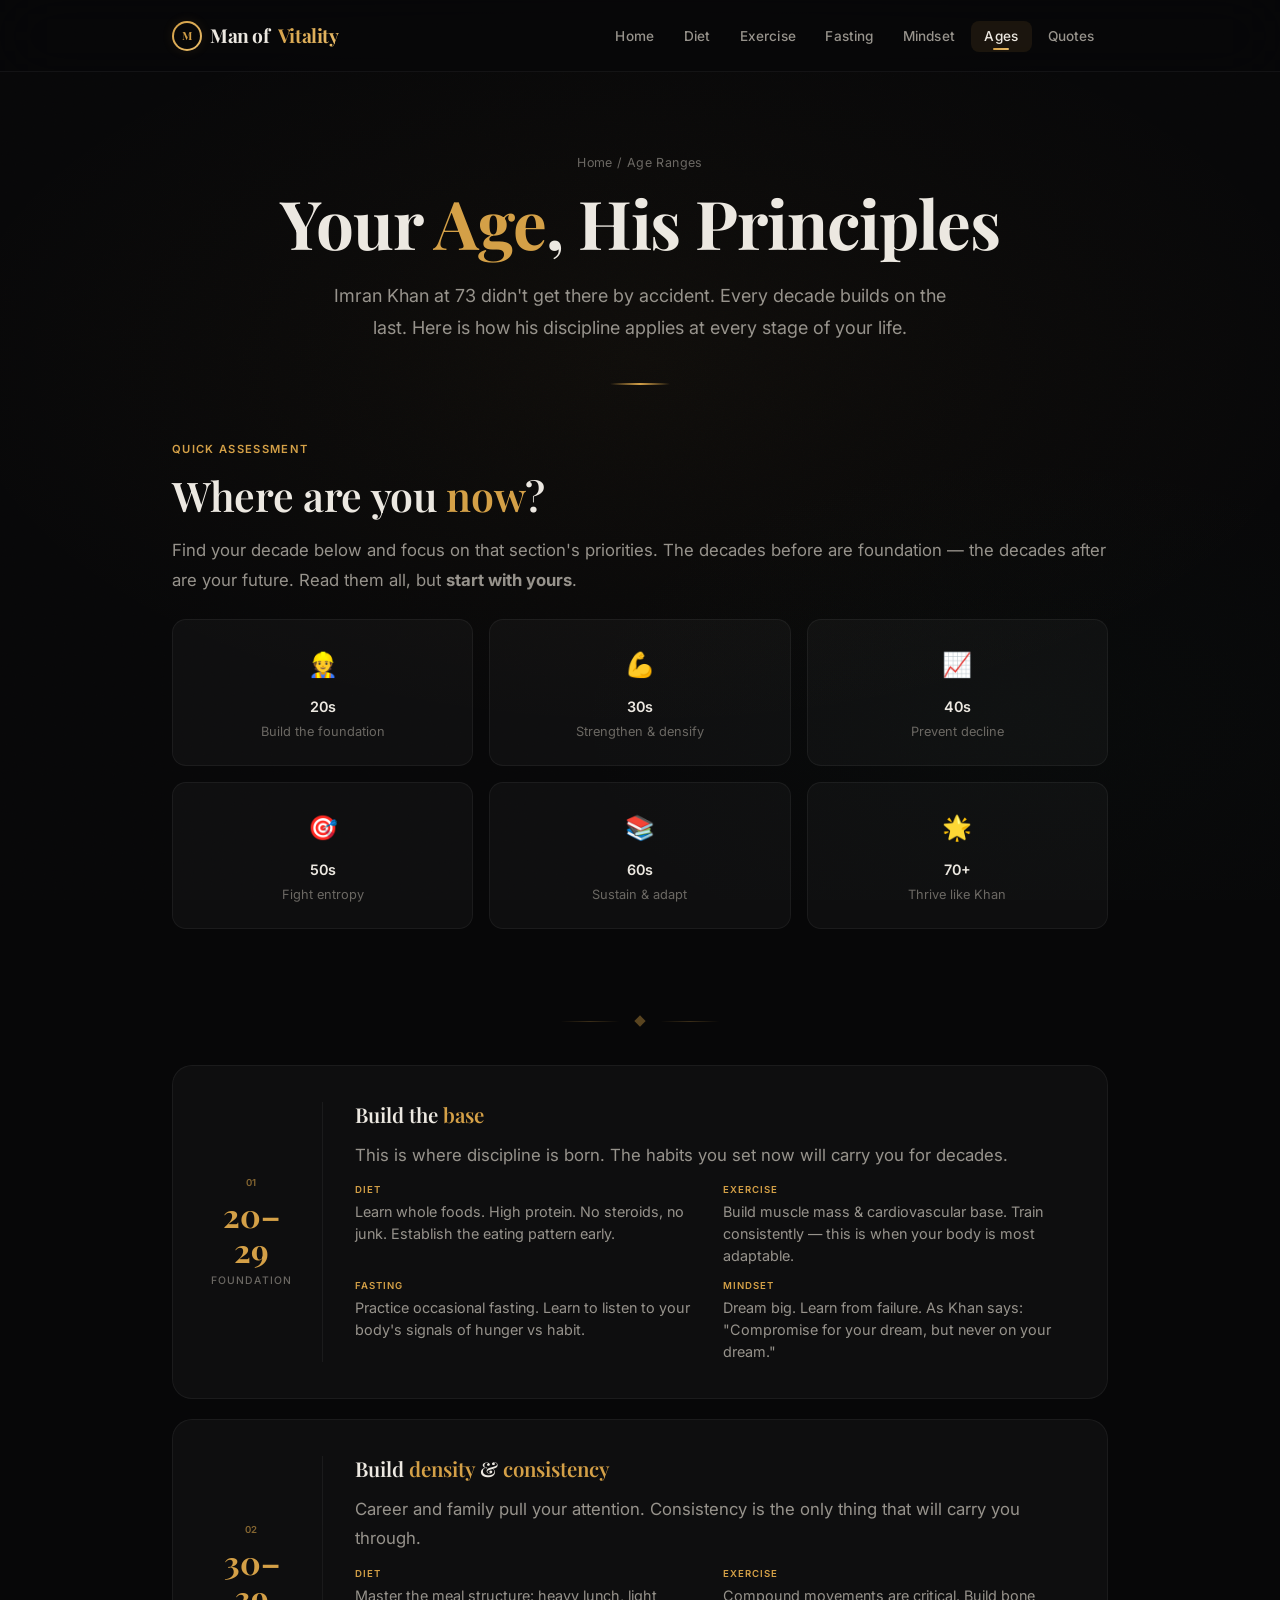
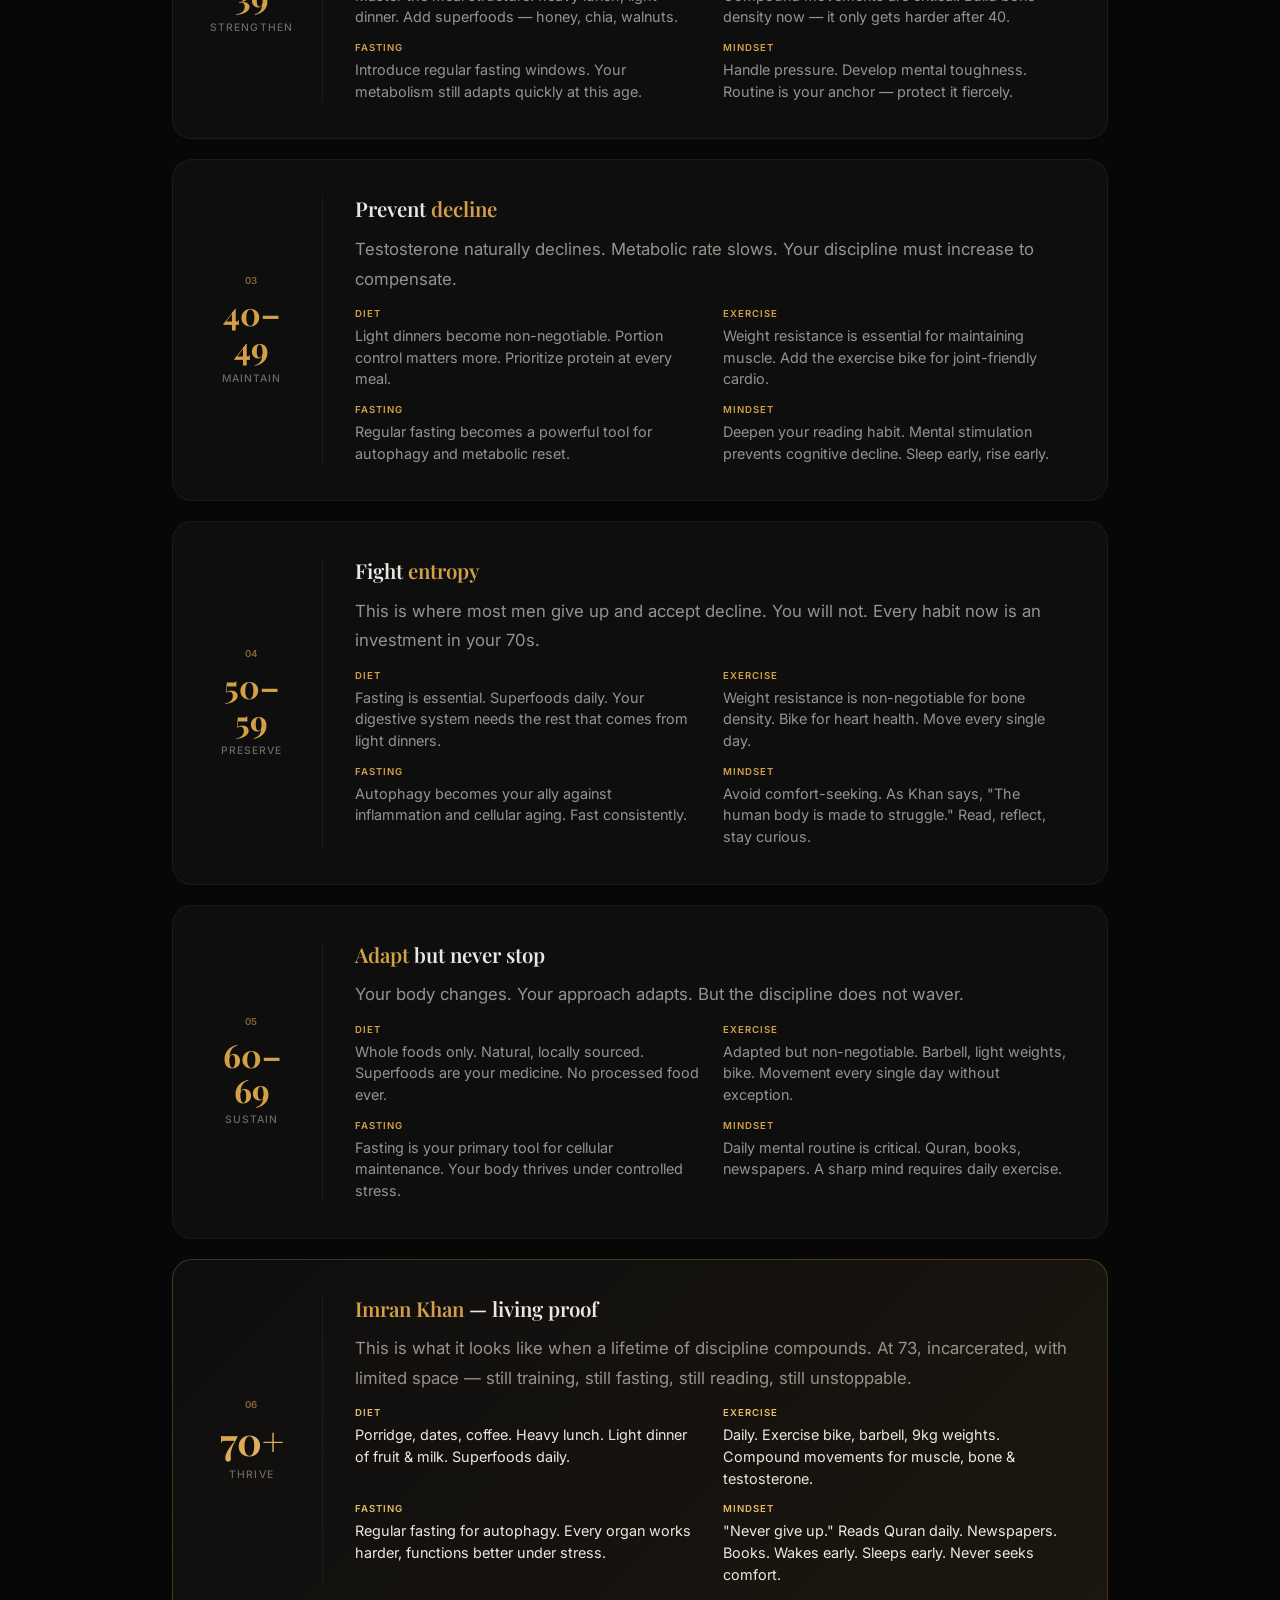
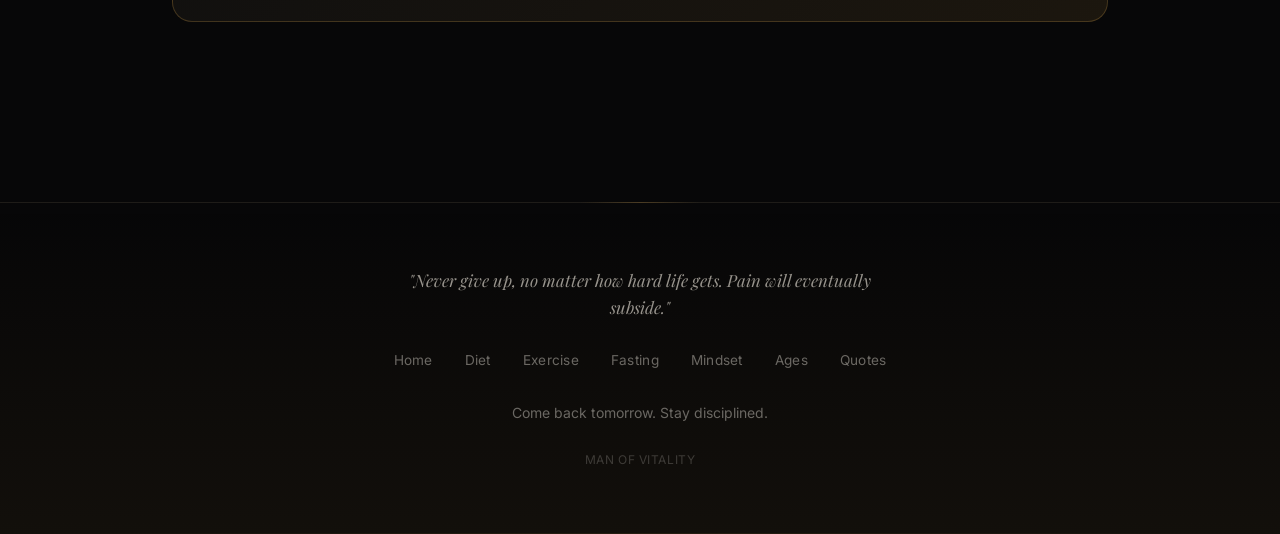
==== commit 6ee4e8a4: "Add files via upload" ====
--- a/age-ranges.html
+++ b/age-ranges.html
@@ -5,6 +5,7 @@
   <meta name="viewport" content="width=device-width, initial-scale=1.0">
   <title>Age Ranges — Man of Vitality</title>
   <meta name="description" content="How to apply Imran Khan's principles at every age — from your 20s to your 70s and beyond.">
+  <link rel="icon" type="image/svg+xml" href="data:image/svg+xml,%3Csvg xmlns='http://www.w3.org/2000/svg' viewBox='0 0 100 100'%3E%3Crect width='100' height='100' rx='20' fill='%23070708'/%3E%3Cpath d='M50 20 L75 50 L50 80 L25 50 Z' fill='%23d4a047'/%3E%3C/svg%3E">
   <link rel="preconnect" href="https://fonts.googleapis.com">
   <link rel="preconnect" href="https://fonts.gstatic.com" crossorigin>
   <link href="https://fonts.googleapis.com/css2?family=Inter:wght@400;500;600&family=Playfair+Display:ital,wght@0,600;0,700;1,600&display=swap" rel="stylesheet">
--- a/styles.css
+++ b/styles.css
@@ -199,19 +199,21 @@
 }
 
 .nav-logo .logo-mark {
-  width: 28px;
-  height: 28px;
-  border: 2px solid var(--accent);
+  width: 30px;
+  height: 30px;
+  border: 2px solid transparent;
   border-radius: 50%;
   display: inline-flex;
   align-items: center;
   justify-content: center;
-  font-size: 0.65rem;
-  font-family: var(--font-body);
+  font-size: 0.7rem;
+  font-family: var(--font-heading);
   color: var(--accent);
-  font-weight: 600;
-  letter-spacing: 0.02em;
+  font-weight: 700;
   flex-shrink: 0;
+  background: linear-gradient(var(--bg), var(--bg)) padding-box,
+              linear-gradient(135deg, var(--accent-grad-1), var(--accent-grad-2)) border-box;
+  box-shadow: 0 0 12px var(--accent-dim);
 }
 
 .nav-logo .accent {
@@ -1776,9 +1778,9 @@
   }
 
   .nav-logo .logo-mark {
-    width: 24px;
-    height: 24px;
-    font-size: 0.55rem;
+    width: 26px;
+    height: 26px;
+    font-size: 0.6rem;
   }
 }
 
